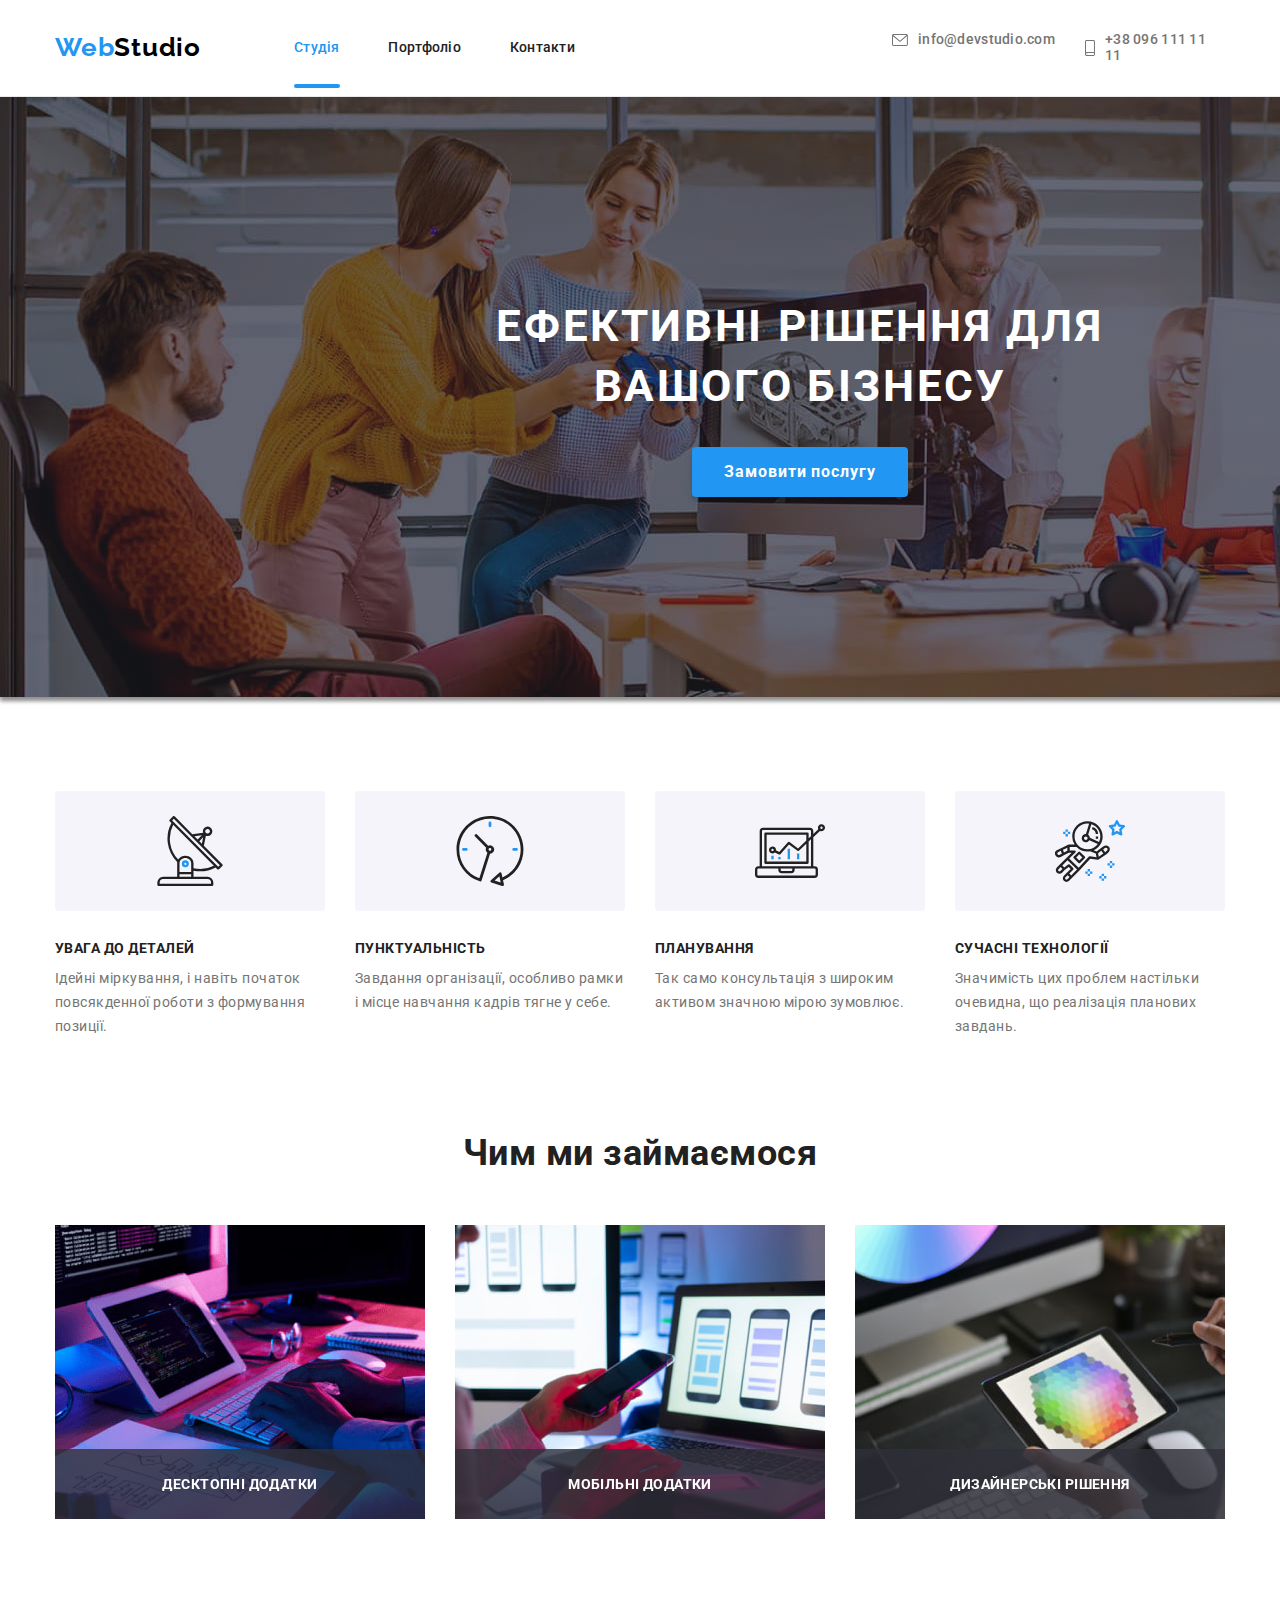
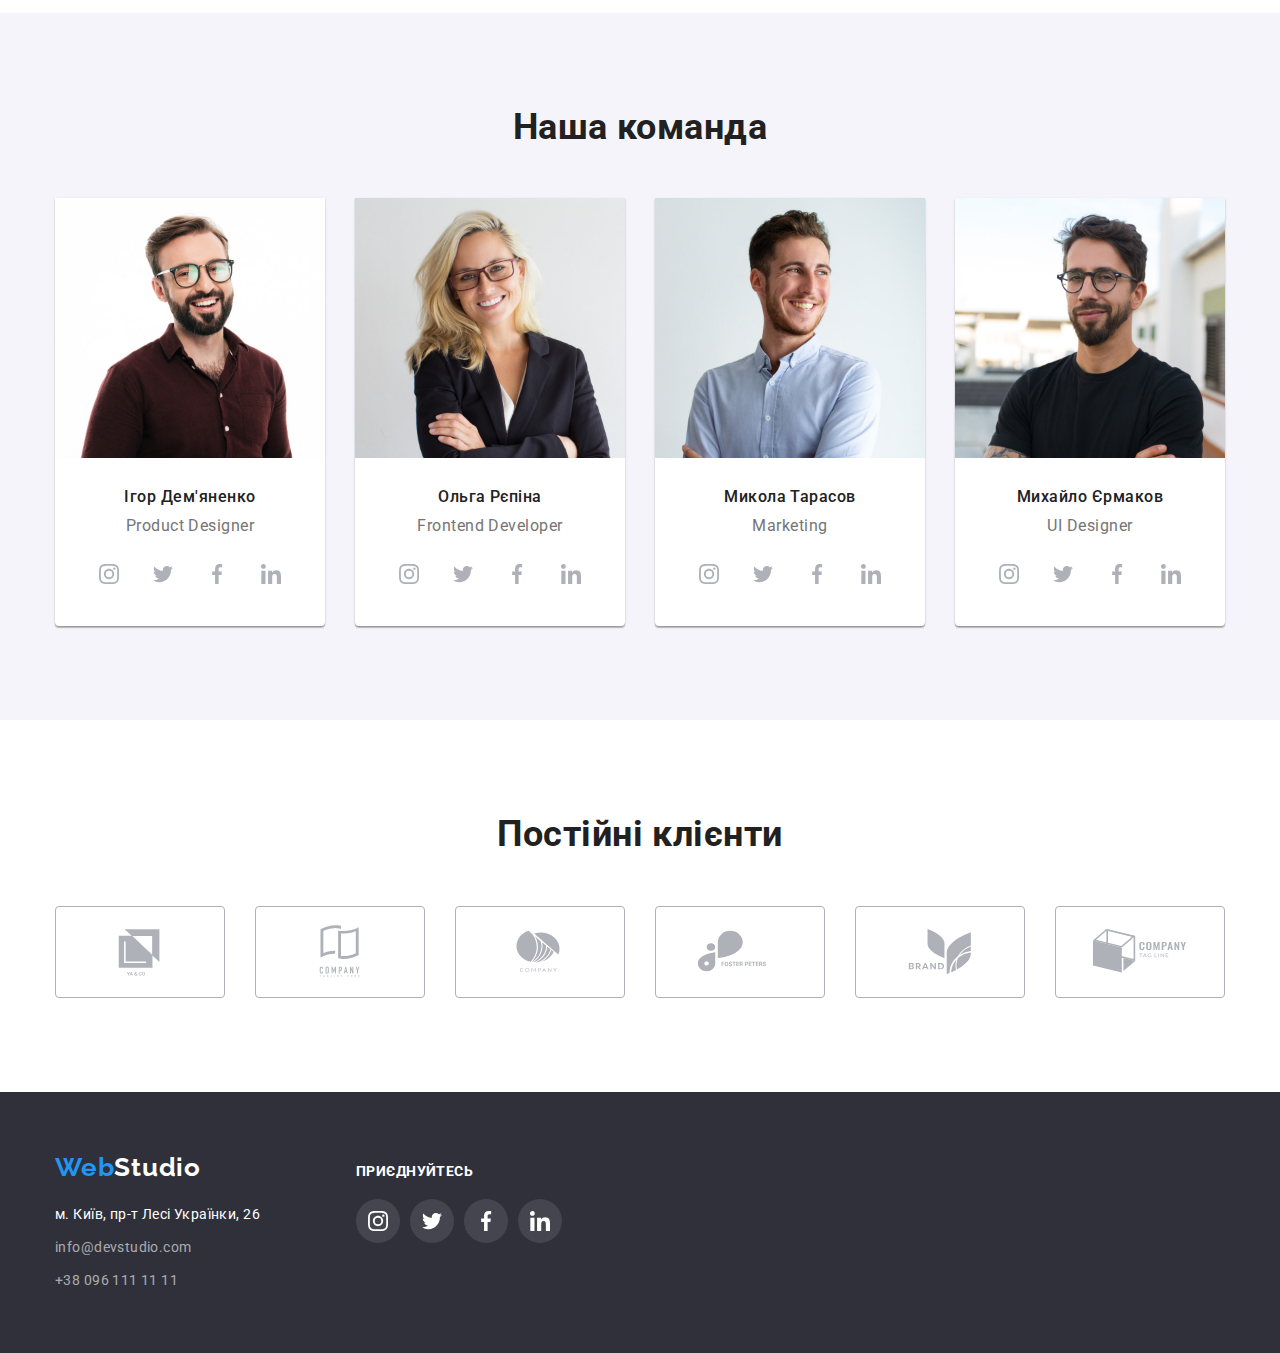
==== index.html @ 520bd74c "Добавляет файлы goit-markup-hw-05" ====
<!DOCTYPE html>
<html lang="uk">
  <head>
    <meta charset="UTF-8" />
    <meta http-equiv="X-UA-Compatible" content="IE=edge" />
    <meta name="viewport" content="width=device-width, initial-scale=1.0" />
    <title>WebStudio</title>
    <link
      href="https://fonts.googleapis.com/css2?family=Raleway:wght@700&family=Roboto:wght@400;500;700;900&display=swap"
      rel="stylesheet"
    />
    <link
      rel="stylesheet"
      href="https://cdnjs.cloudflare.com/ajax/libs/modern-normalize/1.1.0/modern-normalize.min.css"
    />
    <link rel="stylesheet" href="./css/styles.css" />
  </head>
  <body>
    <!--Шапка страницы-->
    <header>
      <div class="container header">
        <nav class="nav">
          <a href="./index.html" class="logo"><span class="logo-web">Web</span>Studio</a>
          <ul class="site-nav list">
            <li><a href="./index.html" class="link-nav current">Студія</a></li>
            <li><a href="./portfolio.html" class="link-nav">Портфоліо</a></li>
            <li><a href="" class="link-nav">Контакти</a></li>
          </ul>
        </nav>
        <ul class="contacts list">
          <li class="item-contact">
            <a href="mailto:info@devstudio.com" class="link-contacts"
              ><svg class="icon-envelope" width="16px" height="12px">
                <use href="./images/iconc.svg#icon-envelope"></use></svg
              ><span>info@devstudio.com</span></a
            >
          </li>
          <li class="item-contact">
            <a href="tel:+380961111111" class="link-contacts"
              ><svg class="icon-smartphone" width="10px" height="16px">
                <use href="./images/iconc.svg#icon-smartphone"></use></svg
              ><span>+38 096 111 11 11</span></a
            >
          </li>
        </ul>
      </div>
    </header>
    <main>
      <!--1 Заказ услуг-->
      <section class="section section-one">
        <h1 class="main-title">Ефективні рішення для вашого бізнесу</h1>
        <button type="button" class="main-button" data-modal-open>Замовити послугу</button>
        <div class="backdrop is-hidden" data-modal>
          <div class="modal">
            <button type="button" class="close-button" data-modal-close>
              <svg class="icon-close" width="11px" height="11px">
                <use href="./images/iconc.svg#icon-close"></use>
              </svg>
            </button>
          </div>
        </div>
      </section>
      <!--2 Особенности студии-->
      <section class="section section-two">
        <div class="container">
          <h2 class="visually-hidden">Особливості студії</h2>
          <ul class="feature list">
            <li class="item item-feature">
              <div class="bg-icon">
                <svg class="icon-antenna" width="70px" height="70px">
                  <use href="./images/iconc.svg#icon-antenna"></use>
                </svg>
              </div>
              <h3 class="subtitle-two">Увага до деталей</h3>
              <p class="text text-two">
                Ідейні міркування, і навіть початок повсякденної роботи з формування позиції.
              </p>
            </li>
            <li class="item item-feature">
              <div class="bg-icon">
                <svg class="icon-clock" width="70px" height="70px">
                  <use href="./images/iconc.svg#icon-clock"></use>
                </svg>
              </div>
              <h3 class="subtitle-two">Пунктуальність</h3>
              <p class="text text-two">
                Завдання організації, особливо рамки і місце навчання кадрів тягне у себе.
              </p>
            </li>
            <li class="item item-feature">
              <div class="bg-icon">
                <svg class="icon-diagram" width="70px" height="70px">
                  <use href="./images/iconc.svg#icon-diagram"></use>
                </svg>
              </div>
              <h3 class="subtitle-two">Планування</h3>
              <p class="text text-two">
                Так само консультація з широким активом значною мірою зумовлює.
              </p>
            </li>
            <li class="item item-feature">
              <div class="bg-icon">
                <svg class="icon-astronaut" width="70px" height="70px">
                  <use href="./images/iconc.svg#icon-astronaut"></use>
                </svg>
              </div>
              <h3 class="subtitle-two">Сучасні технології</h3>
              <p class="text text-two">
                Значимість цих проблем настільки очевидна, що реалізація планових завдань.
              </p>
            </li>
          </ul>
        </div>
      </section>
      <!--3 Чем мы занимаемся-->
      <section class="section section-three">
        <div class="container">
          <h2 class="title-section">Чим ми займаємося</h2>
          <ul class="work list">
            <li class="item">
              <div class="work-card">
                <img src="./images/work-example-first.jpg" alt="Програмування" width="370" />
                <div class="work-description"><p class="work-name">Десктопні додатки</p></div>
              </div>
            </li>
            <li class="item">
              <div class="work-card">
                <img src="./images/work-example-second.jpg" alt="Вибір макета" width="370" />
                <div class="work-description"><p class="work-name">Мобільні додатки</p></div>
              </div>
            </li>
            <li class="item">
              <div class="work-card">
                <img src="./images/work-example-third.jpg" alt="Вибір кольору" width="370" />
                <div class="work-description"><p class="work-name">Дизайнерські рішення</p></div>
              </div>
            </li>
          </ul>
        </div>
      </section>
      <!--4 Наша команда-->
      <section class="section section-four">
        <div class="container">
          <h2 class="title-section">Наша команда</h2>
          <ul class="team list">
            <li class="item item-social">
              <img src="./images/team-photo-one.jpg" alt="Фото співробітника" width="270" />
              <div class="team-photo">
                <h3 class="subtitle-four">Ігор Дем'яненко</h3>
                <p class="text text-four">Product Designer</p>
              </div>
              <ul class="group-social list">
                <li class="item">
                  <a
                    href="https://www.instagram.com/"
                    class="link-social"
                    target="_blank"
                    rel="noopener noreferrer"
                  >
                    <svg class="icon" width="20px" height="20px">
                      <use href="./images/iconc.svg#icon-instagram"></use>
                    </svg>
                  </a>
                </li>
                <li class="item">
                  <a
                    href="https://twitter.com/"
                    class="link-social"
                    target="_blank"
                    rel="noopener noreferrer"
                  >
                    <svg class="icon" width="20px" height="20px">
                      <use href="./images/iconc.svg#icon-twitter"></use>
                    </svg>
                  </a>
                </li>
                <li class="item">
                  <a
                    href="https://www.facebook.com/"
                    class="link-social"
                    target="_blank"
                    rel="noopener noreferrer"
                  >
                    <svg class="icon" width="20px" height="20px">
                      <use href="./images/iconc.svg#icon-facebook"></use>
                    </svg>
                  </a>
                </li>
                <li class="item">
                  <a
                    href="https://www.linkedin.com/"
                    class="link-social"
                    target="_blank"
                    rel="noopener noreferrer"
                  >
                    <svg class="icon" width="20px" height="20px">
                      <use href="./images/iconc.svg#icon-linkedin"></use>
                    </svg>
                  </a>
                </li>
              </ul>
            </li>
            <li class="item item-social">
              <img src="./images/team-photo-two.jpg" alt="Фото співробітника" width="270" />
              <div class="team-photo">
                <h3 class="subtitle-four">Ольга Рєпіна</h3>
                <p class="text text-four">Frontend Developer</p>
              </div>
              <ul class="group-social list">
                <li class="item">
                  <a
                    href="https://www.instagram.com/"
                    class="link-social"
                    target="_blank"
                    rel="noopener noreferrer"
                  >
                    <svg class="icon" width="20px" height="20px">
                      <use href="./images/iconc.svg#icon-instagram"></use>
                    </svg>
                  </a>
                </li>
                <li class="item">
                  <a
                    href="https://twitter.com/"
                    class="link-social"
                    target="_blank"
                    rel="noopener noreferrer"
                  >
                    <svg class="icon" width="20px" height="20px">
                      <use href="./images/iconc.svg#icon-twitter"></use>
                    </svg>
                  </a>
                </li>
                <li class="item">
                  <a
                    href="https://www.facebook.com/"
                    class="link-social"
                    target="_blank"
                    rel="noopener noreferrer"
                  >
                    <svg class="icon" width="20px" height="20px">
                      <use href="./images/iconc.svg#icon-facebook"></use>
                    </svg>
                  </a>
                </li>
                <li class="item">
                  <a
                    href="https://www.linkedin.com/"
                    class="link-social"
                    target="_blank"
                    rel="noopener noreferrer"
                  >
                    <svg class="icon" width="20px" height="20px">
                      <use href="./images/iconc.svg#icon-linkedin"></use>
                    </svg>
                  </a>
                </li>
              </ul>
            </li>
            <li class="item item-social">
              <img src="./images/team-photo-three.jpg" alt="Фото співробітника" width="270" />
              <div class="team-photo">
                <h3 class="subtitle-four">Микола Тарасов</h3>
                <p class="text text-four">Marketing</p>
              </div>
              <ul class="group-social list">
                <li class="item">
                  <a
                    href="https://www.instagram.com/"
                    class="link-social"
                    target="_blank"
                    rel="noopener noreferrer"
                  >
                    <svg class="icon" width="20px" height="20px">
                      <use href="./images/iconc.svg#icon-instagram"></use>
                    </svg>
                  </a>
                </li>
                <li class="item">
                  <a
                    href="https://twitter.com/"
                    class="link-social"
                    target="_blank"
                    rel="noopener noreferrer"
                  >
                    <svg class="icon" width="20px" height="20px">
                      <use href="./images/iconc.svg#icon-twitter"></use>
                    </svg>
                  </a>
                </li>
                <li class="item">
                  <a
                    href="https://www.facebook.com/"
                    class="link-social"
                    target="_blank"
                    rel="noopener noreferrer"
                  >
                    <svg class="icon" width="20px" height="20px">
                      <use href="./images/iconc.svg#icon-facebook"></use>
                    </svg>
                  </a>
                </li>
                <li class="item">
                  <a
                    href="https://www.linkedin.com/"
                    class="link-social"
                    target="_blank"
                    rel="noopener noreferrer"
                  >
                    <svg class="icon" width="20px" height="20px">
                      <use href="./images/iconc.svg#icon-linkedin"></use>
                    </svg>
                  </a>
                </li>
              </ul>
            </li>
            <li class="item item-social">
              <img src="./images/team-photo-four.jpg" alt="Фото співробітника" width="270" />
              <div class="team-photo">
                <h3 class="subtitle-four">Михайло Єрмаков</h3>
                <p class="text text-four">UI Designer</p>
              </div>
              <ul class="group-social list">
                <li class="item">
                  <a
                    href="https://www.instagram.com/"
                    class="link-social"
                    target="_blank"
                    rel="noopener noreferrer"
                  >
                    <svg class="icon" width="20px" height="20px">
                      <use href="./images/iconc.svg#icon-instagram"></use>
                    </svg>
                  </a>
                </li>
                <li class="item">
                  <a
                    href="https://twitter.com/"
                    class="link-social"
                    target="_blank"
                    rel="noopener noreferrer"
                  >
                    <svg class="icon" width="20px" height="20px">
                      <use href="./images/iconc.svg#icon-twitter"></use>
                    </svg>
                  </a>
                </li>
                <li class="item">
                  <a
                    href="https://www.facebook.com/"
                    class="link-social"
                    target="_blank"
                    rel="noopener noreferrer"
                  >
                    <svg class="icon" width="20px" height="20px">
                      <use href="./images/iconc.svg#icon-facebook"></use>
                    </svg>
                  </a>
                </li>
                <li class="item">
                  <a
                    href="https://www.linkedin.com/"
                    class="link-social"
                    target="_blank"
                    rel="noopener noreferrer"
                  >
                    <svg class="icon" width="20px" height="20px">
                      <use href="./images/iconc.svg#icon-linkedin"></use>
                    </svg>
                  </a>
                </li>
              </ul>
            </li>
          </ul>
        </div>
      </section>
      <!--5 - Постоянные клиенты-->
      <section class="section section-five">
        <div class="container">
          <h2 class="title-section">Постійні клієнти</h2>
          <ul class="list list-clients">
            <li class="item item-clients">
              <a href="" class="link-clients" target="_blank" rel="noopener noreferrer">
                <svg class="icon-client1" width="106px" height="60px">
                  <use href="./images/iconc.svg#icon-client1"></use>
                </svg>
              </a>
            </li>
            <li class="item item-clients">
              <a href="" class="link-clients" target="_blank" rel="noopener noreferrer">
                <svg class="icon-client2" width="106px" height="60px">
                  <use href="./images/iconc.svg#icon-client2"></use>
                </svg>
              </a>
            </li>
            <li class="item item-clients">
              <a href="" class="link-clients" target="_blank" rel="noopener noreferrer">
                <svg class="icon-client3" width="106px" height="60px">
                  <use href="./images/iconc.svg#icon-client3"></use>
                </svg>
              </a>
            </li>
            <li class="item item-clients">
              <a href="" class="link-clients" target="_blank" rel="noopener noreferrer">
                <svg class="icon-client4" width="106px" height="60px">
                  <use href="./images/iconc.svg#icon-client4"></use>
                </svg>
              </a>
            </li>
            <li class="item item-clients">
              <a href="" class="link-clients" target="_blank" rel="noopener noreferrer">
                <svg class="icon-client5" width="106px" height="60px">
                  <use href="./images/iconc.svg#icon-client5"></use>
                </svg>
              </a>
            </li>
            <li class="item item-clients">
              <a href="" class="link-clients" target="_blank" rel="noopener noreferrer">
                <svg class="icon-client6" width="106px" height="60px">
                  <use href="./images/iconc.svg#icon-client6"></use>
                </svg>
              </a>
            </li>
          </ul>
        </div>
      </section>
    </main>
    <!--Футер-->
    <footer class="footer">
      <div class="container">
        <div class="address-join">
          <div class="logo-address">
            <a href="./index.html" class="logo-footer"><span class="logo-web">Web</span>Studio</a>
            <address>
              <ul class="list">
                <li class="item">
                  <a
                    href="https://goo.gl/maps/CPtrU1FHBa2aNyZL9"
                    target="_blank"
                    rel="noopener noreferrer"
                    class="address"
                    >м. Київ, пр-т Лесі Українки, 26
                  </a>
                </li>
                <li class="item item-mail">
                  <a href="mailto:info@devstudio.com" class="mail">info@devstudio.com</a>
                </li>
                <li class="item">
                  <a href="tel:+380961111111" class="tel">+38 096 111 11 11</a>
                </li>
              </ul>
            </address>
          </div>
          <div class="join-social">
            <p class="text-footer">приєднуйтесь</p>
            <ul class="social-footer list">
              <li class="item">
                <a
                  href="https://www.instagram.com/"
                  class="link-social-footer"
                  target="_blank"
                  rel="noopener noreferrer"
                >
                  <svg class="icon" width="20px" height="20px">
                    <use href="./images/iconc.svg#icon-instagram"></use>
                  </svg>
                </a>
              </li>
              <li class="item">
                <a
                  href="https://twitter.com/"
                  class="link-social-footer"
                  target="_blank"
                  rel="noopener noreferrer"
                >
                  <svg class="icon" width="20px" height="20px">
                    <use href="./images/iconc.svg#icon-twitter"></use>
                  </svg>
                </a>
              </li>
              <li class="item">
                <a
                  href="https://www.facebook.com/"
                  class="link-social-footer"
                  target="_blank"
                  rel="noopener noreferrer"
                >
                  <svg class="icon" width="20px" height="20px">
                    <use href="./images/iconc.svg#icon-facebook"></use>
                  </svg>
                </a>
              </li>
              <li class="item">
                <a
                  href="https://www.linkedin.com/"
                  class="link-social-footer"
                  target="_blank"
                  rel="noopener noreferrer"
                >
                  <svg class="icon" width="20px" height="20px">
                    <use href="./images/iconc.svg#icon-linkedin"></use>
                  </svg>
                </a>
              </li>
            </ul>
          </div>
        </div>
      </div>
    </footer>
    <script src="./js/modal.js"></script>
  </body>
</html>
---- css/styles.css ----
/* -----------------Основной шрифт и цвет текста, общие секционные стили--------------------- */
:root {
  --main-text-color: #212121;
  --header-background-color: #FFFFFF;
  --first-background-color: #2F303A;
  --second-background-color: #F5F4FA;
  --hoverfocus-color: #2196F3;
  --text-color: #FFFFFF;
}

html {
  box-sizing: border-box;
}

*, *::before, *::after {
  box-sizing: inherit;
}

body {
  font-family: 'Roboto', sans-serif;
  letter-spacing: 0.03em;

  color: var(--main-text-color);
}

.container {
  width: 1200px;
  padding-left: 15px;
  padding-right: 15px;
  margin-left: auto;
  margin-right: auto;
}

.section {
  padding-top: 94px;
}

.list {
  list-style: none;

  margin: 0;
  padding: 0;
}

h1, h2, h3, p {
  margin: 0;
  padding: 0;
}

li > h3, li > p {
  margin: 0;
}

div > h2, div > h3, div > p {
  margin: 0;
}

img {
  display: block;
}

.visually-hidden {
  position: absolute;
  white-space: nowrap;
  width: 1px;
  height: 1px;
  overflow: hidden;
  border: 0;
  padding: 0;
  clip: rect(0 0 0 0);
  clip-path: inset(50%);
  margin: -1px;
}

.title-section {
  font-weight: 700;
  font-size: 36px;
  line-height: 1.16;
  text-align: center;
}

.text {
  font-weight: 400;
  color: #757575;
}

/* ----------------------Оформление шапки сайта - общая для всех!------------------------ */
.header {
  background-color: var(--header-background-color);
}

header {
  border-bottom: 1px solid #ECECEC;
}

.nav {
  display: flex;
  align-items: center;
}

.site-nav {
  display: flex;
  width: 281px;
  justify-content: space-between;
  margin-left: 93px;
  padding-left: 0;
}

.contacts {
  display: flex;
  width: 333px;
  justify-content: space-between;
  margin-left: auto;
  padding-left: 0;
}

.header {
  display: flex;
  align-items: center;
}

.logo {
  font-family: 'Raleway';
  font-weight: 700;
  font-size: 26px;
  line-height: 1.19;
  letter-spacing: 0.03em;
  color: #000000;
  text-decoration: none;
}

.logo-web {
  color: #2196F3;
}

.link-nav {
  position: relative;

  font-weight: 500;
  font-size: 14px;
  line-height: 1.14;
  letter-spacing: 0.02em;
  color: var(--main-text-color);
  text-decoration: none;

  display: block;
  padding-top: 32px;
  padding-bottom: 32px;

  transition: color 250ms cubic-bezier(0.4, 0, 0.2, 1);
}

.current::after {
  position: absolute;

  content: '';
  display: block;
  width: 100%;
  height: 4px;
  background: #2196F3;
  border-radius: 2px;
  bottom: 0;
  opacity: 1;
}


.link-nav:hover,
.link-nav:focus {
  color: var(--hoverfocus-color);
}

.link-contacts {
  display: flex;
  align-items: center;
  padding-top: 32px;
  padding-bottom: 32px;

  font-weight: 500;
  font-size: 14px;
  line-height: 1.14;
  letter-spacing: 0.02em;
  color: #757575;
  text-decoration: none;

  transition: fill 250ms cubic-bezier(0.4, 0, 0.2, 1), color 250ms cubic-bezier(0.4, 0, 0.2, 1);
}

.link-contacts:hover,
.link-contacts:focus {
  fill: var(--hoverfocus-color);
  color: var(--hoverfocus-color);
}

.current {
  color: #2196F3;
}

.icon-envelope {
  margin-right: 10px;

  fill: currentColor;
}

.icon-smartphone {
  margin-right: 10px;

  fill: currentColor;
}

.item-contact:not(:last-child) {
  margin-right: 30px;
}

/* -------------------------Заказ услуг - главный заголовок------------------------------- */
.section-one {
  width: 1600px;
  height: 600px;
  text-align: center;
  padding-top: 200px;
  padding-bottom: 200px;
  margin-left: auto;
  margin-right: auto;

  background-color:#C4C4C4;
  background-image: linear-gradient(to right, rgba(47, 48, 58, 0.4),
      rgba(47, 48, 58, 0.4)),
      url(../images/bg-img.jpg);
  background-repeat: no-repeat;
  background-position: center;
  box-shadow: 0px 4px 4px rgba(0, 0, 0, 0.25), 0px 4px 4px rgba(0, 0, 0, 0.25);
}

main > .section-one {
  margin-top: 0;
}

.main-title {
  width: 696px;
  margin-bottom: 30px;
  margin-top: 0;
  margin-right: auto;
  margin-left: auto;

  font-size: 44px;
  line-height: 1.36;
  letter-spacing: 0.06em;
  text-transform: uppercase;
  color: var(--text-color);
}

.main-button {
  padding: 10px 32px;
  display: inline-block;

  background-color:#2196F3;
  color: #FFFFFF;
  font-weight: 700;
  font-size: 16px;
  line-height: 1.88;
  text-align: center;
  letter-spacing: 0.06em;
  font-family: inherit;
  cursor: pointer;
  border: 0;
  border-radius: 4px;
  box-shadow: 0px 4px 4px rgba(0, 0, 0, 0.15);
  
  transition: background-color 250ms cubic-bezier(0.4, 0, 0.2, 1);
}

.main-button:hover,
.main-button:focus {
  background-color:#188CE8;
}

.backdrop {
  position: fixed;
  top: 0;
  left: 0;

  width: 100%;
  height: 100%;

  background-color:rgba(0, 0, 0, 0.2);
  opacity: 1;
  transition: opacity 250ms;
}

.backdrop.is-hidden {
  opacity: 0;
  pointer-events: none;
  visibility: visible;
}

.modal {
  position: absolute;
  top: 50%;
  left: 50%;
  transform: translate(-50%, -50%);
    
  width: 528px;
  height: 581px;

  background-color:#FFFFFF;
  box-shadow: 0px 1px 3px rgba(0, 0, 0, 0.12), 0px 1px 1px rgba(0, 0, 0, 0.14), 0px 2px 1px rgba(0, 0, 0, 0.2);
  border-radius: 4px;

  transition: transform 250ms;
}

.close-button {
  position: absolute;
  top: 8px;
  right: 8px;

  width: 30px;
  height: 30px;

  background-color:#FFFFFF;
  border: 1px solid rgba(0, 0, 0, 0.1);
  border-radius: 50%  ;
  display: flex;
  justify-content: center;
  align-items: center;
  cursor: pointer;
}

/* -------------------------------Особенности студии------------------------------------ */
.feature {
  display: flex;
}

.feature>.item {
  width: 270px;
  height: 248px;
}

.feature>.item:not(:last-child) {
  margin-right: 30px;
}

.subtitle-two {
  margin-bottom: 10px;
  margin-top: 30px;

  font-weight: 700;
  font-size: 14px;
  line-height: 1.14;
  text-transform: uppercase;
}

.text-two {
  font-size: 14px;
  line-height: 1.71;
}

.bg-icon {
  background-color:#F5F4FA;
  border-radius: 4px;
  height: 120px;
  display: flex;
  justify-content: center;
  align-items: center;
}

/* ------------------------------------Чем мы занимаемся-------------------------------------- */
.work {
  display: flex;
  margin-top: 50px;
}

.work>.item:not(:last-child) {
  margin-right: 30px;
}

.section-three {
  padding-bottom: 94px;
}

.work-card {
  position: relative;
}

.work-description {
  position: absolute;
  bottom: 0;

  display: flex;
  width: 100%;
  height: 70px;
  align-items: center;
  justify-content: center;
  background: rgba(47, 48, 58, 0.8);
}

.work-name {
  font-weight: 700;
  line-height: 16px;
  text-align: center;
  letter-spacing: 0.03em;
  text-transform: uppercase;
  font-size: 14px;
  color: #FFFFFF;
}

/* ---------------------------------------Наша команда---------------------------------------- */
.team {
  display: flex;
  margin-top: 50px;
}

.team>.item:not(:last-child) {
  margin-right: 30px;
}

.team > .item {
  border-radius: 0px 0px 4px 4px;
  box-shadow: 0px 1px 3px rgba(0, 0, 0, 0.12), 0px 1px 1px rgba(0, 0, 0, 0.14), 0px 2px 1px rgba(0, 0, 0, 0.2);
} 

.team-photo {
  padding-top: 30px;
  padding-bottom: 16px;
}

.section-four {
  padding-bottom: 94px;

  background-color: var(--second-background-color);
}

.subtitle-four {
  margin-bottom: 10px;

  font-weight: 500;
  font-size: 16px;
  line-height: 1.18;
  text-align: center;
}

.text-four {
  font-size: 16px;
  line-height: 1.18;
  text-align: center;
}

.link-social {
  display: flex;
  width: 44px;
  height: 44px;

  text-decoration: none;
  border-radius: 50%;
  justify-content: center;
  align-items: center;
  outline: 1px solid #FFFFFF;
  fill:#AFB1B8;

  transition: fill 250ms cubic-bezier(0.4, 0, 0.2, 1), background-color 250ms cubic-bezier(0.4, 0, 0.2, 1);
}

.link-social:hover, .link-social:focus {
  fill:#FFFFFF;
  background-color: var(--hoverfocus-color);
}

.item-social {
  background: #FFFFFF;
}

.group-social {
  width: 206px;
  display: flex;
  margin-left: auto;
  margin-right: auto;
  margin-bottom: 30px;
  justify-content: space-between;
}

/* ----------------------------------Постоянные клиенты-------------------------------------- */
.section-five {
  padding-bottom: 94px;
}

.list-clients {
  display: flex;
  margin-top: 50px;
}

.link-clients {
  width: 170px;
  height: 92px;
  display: flex;
  align-items: center;
  justify-content: center;

  border: 1px solid #AFB1B8;
  border-radius: 4px;
  fill:#AFB1B8;

  transition: fill 250ms cubic-bezier(0.4, 0, 0.2, 1),
    border-color 250ms cubic-bezier(0.4, 0, 0.2, 1);
}

.link-clients:hover, .link-clients:focus {
  fill: var(--hoverfocus-color);
  border-color: var(--hoverfocus-color);
}

.item-clients:not(:last-child) {
  margin-right: 30px;
}

/* -----------------------------Футер - общий для всех!-------------------------------- */
.footer {
  padding-top: 60px;
  padding-bottom: 60px;

  background-color: var(--first-background-color);
}

.logo-footer {
  display: block;

  font-family: 'Raleway';
  font-weight: 700;
  font-size: 26px;
  line-height: 1.19; 
  letter-spacing: 0.03em;
  color: #FFFFFF;
  text-decoration: none;
}

address {
  margin-top: 20px;
}

.address {
  font-style: normal;
  font-weight: 400;
  font-size: 14px;
  line-height: 1.71;
  letter-spacing: 0.03em;
  color: #FFFFFF;
  text-decoration: none;

  transition: color 250ms cubic-bezier(0.4, 0, 0.2, 1);
}

.item-mail {
  margin-top: 9px;
  margin-bottom: 9px;
}

.mail {
  font-style: normal;
  font-weight: 400;
  font-size: 14px;
  line-height: 1.71;
  letter-spacing: 0.03em;
  color: rgba(255, 255, 255, 0.6);
  text-decoration: none;

  transition: color 250ms cubic-bezier(0.4, 0, 0.2, 1);
  }

.tel {
  font-style: normal;
  font-weight: 400;
  font-size: 14px;
  line-height: 1.71;
  letter-spacing: 0.03em;
  color: rgba(255, 255, 255, 0.6);
  text-decoration: none;

  transition: color 250ms cubic-bezier(0.4, 0, 0.2, 1);
}

.address:hover,
.address:focus,
.mail:hover,
.mail:focus,
.tel:hover,
.tel:focus {
  color: var(--hoverfocus-color);
}

.address-join {
  display: flex;
  align-items: baseline;
}

.logo-address:not(:last-child) {
  width: 231px;
  margin-right: 70px;
}

.text-footer {
  margin-bottom: 20px;

  font-weight: 700;
  font-size: 14px;
  line-height: 16px;
  letter-spacing: 0.03em;
  text-transform: uppercase;
  color: #FFFFFF;
}

.social-footer {
  display: flex;
  width: 206px;
  margin-left: auto;
  margin-right: auto;
  justify-content: space-between;
}

.link-social-footer {
  display: flex;
  width: 44px;
  height: 44px;

  text-decoration: none;
  border-radius: 50%;
  justify-content: center;
  align-items: center;
  background-color:rgba(255, 255, 255, 0.1);
  fill:#FFFFFF;

  transition: background-color 250ms cubic-bezier(0.4, 0, 0.2, 1);
}

.link-social-footer:hover, .link-social-footer:focus {
  background-color: var(--hoverfocus-color);
}

/* -----------------------Страница 2 - Портфолио-------------------------------- */
.section-portfolio {
  padding-bottom: 94px;
}

.filter {
  display: flex;
  justify-content: center;
  margin-bottom: 34px;
}

.filter>.item:not(:last-child) {
  margin-right: 8px;
}

.portfolio-list {
  display: flex;
  flex-wrap: wrap;
  gap: 30px;
}

.button {
  display: inline-block;
  padding: 6px 22px;

  background-color:#F5F4FA;
  color: #212121;
  font-weight: 500;
  font-size: 16px;
  line-height: 1.62;
  text-align: center;
  letter-spacing: 0.03em;
  font-family: inherit;
  cursor: pointer;
  border-radius: 4px;
  border: 0;

  transition: background-color 250ms cubic-bezier(0.4, 0, 0.2, 1), color 250ms cubic-bezier(0.4, 0, 0.2, 1), 
    box-shadow 250ms cubic-bezier(0.4, 0, 0.2, 1);
}

.button:hover,
.button:focus {
  background-color: var(--hoverfocus-color);
  color: #FFFFFF;
  box-shadow: 0px 3px 1px rgba(0, 0, 0, 0.1), 0px 1px 2px rgba(0, 0, 0, 0.08), 0px 2px 2px rgba(0, 0, 0, 0.12);
}

.project-name {
  padding: 20px 24px;

  border-left: 1px solid #EEEEEE;
  border-right: 1px solid #EEEEEE;
  border-bottom: 1px solid #EEEEEE;
}

.link-potrfolio {
  position: relative;

  display: block;

  color: #212121;
  text-decoration: none;

  transition: box-shadow 250ms cubic-bezier(0.4, 0, 0.2, 1);
}

.link-potrfolio:hover, .link-potrfolio:focus {
  box-shadow: 0px 1px 1px rgba(0, 0, 0, 0.12), 0px 4px 4px rgba(0, 0, 0, 0.06), 1px 4px 6px rgba(0, 0, 0, 0.16);
}

.subtitle {
  margin-bottom: 4px;

  font-weight: 700;
  font-size: 18px;
  line-height: 2;
  letter-spacing: 0.06em;
  text-decoration: none;
}

.text.portfolio {
  font-size: 16px;
  line-height: 1.88;
}

.img-description {
  position: relative;

  overflow: hidden;
}

.card-description {
  position: absolute;

  width: 100%;
  height: 294px;

  background: rgba(33, 150, 243, 0.9);
  transition: transform 250ms cubic-bezier(0.4, 0, 0.2, 1);
}

.description {
  padding: 63px 24px;

  font-size: 18px;
  line-height: 1.56;
  letter-spacing: 0.03em;
  color:#FFFFFF;
}

.link-potrfolio:hover .card-description {
  transform: translateY(-100%);
}
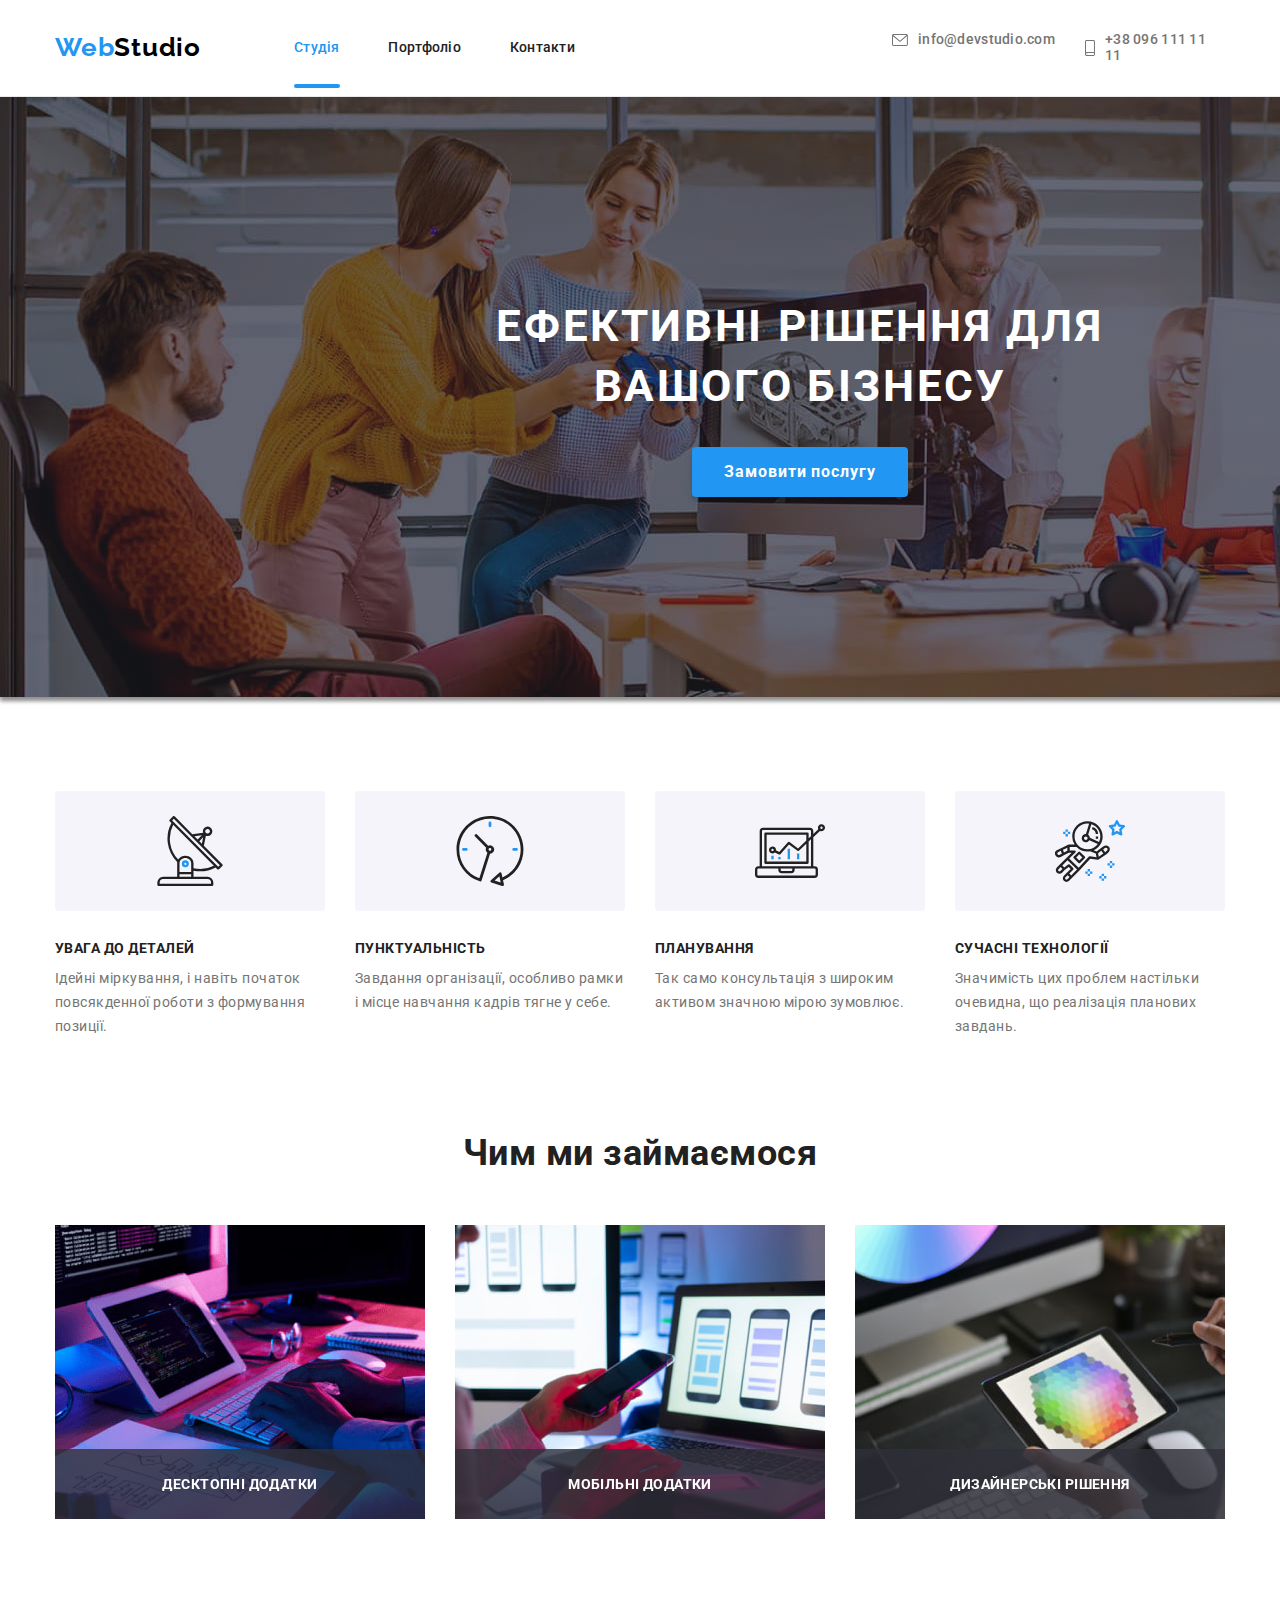
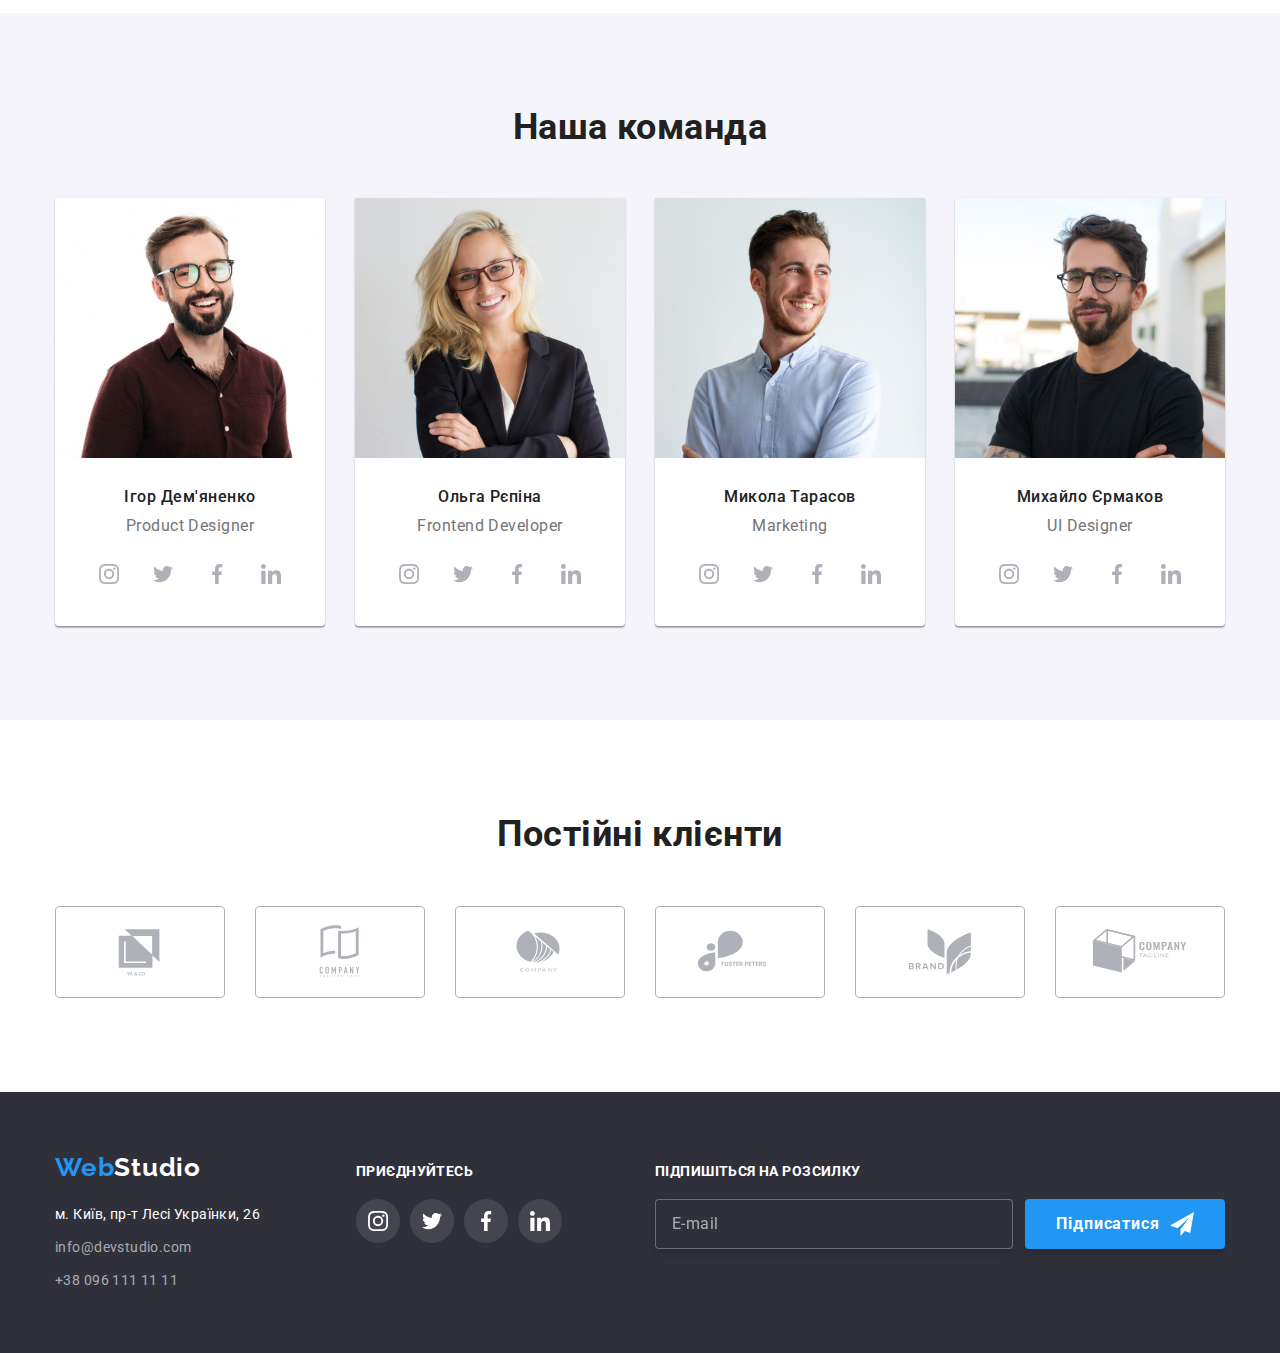
==== commit c339b863: "Добавляет форму в footer и анимацию на все фокусы/ховеры форм" ====
--- a/index.html
+++ b/index.html
@@ -57,6 +57,49 @@
                 <use href="./images/iconc.svg#icon-close"></use>
               </svg>
             </button>
+            <p class="text-modal">Залиште свої дані, ми вам передзвонимо</p>
+            <form class="form">
+              <label class="form-field">
+                <span class="form-label">Ім'я</span>
+                <input type="text" name="name" class="form-input" />
+                <svg class="icon-form" width="18px" height="18px">
+                  <use href="./images/iconc.svg#icon-person-black"></use>
+                </svg>
+              </label>
+              <label class="form-field">
+                <span class="form-label">Телефон</span>
+                <input type="tel" name="phone" class="form-input" />
+                <svg class="icon-form" width="18px" height="18px">
+                  <use href="./images/iconc.svg#icon-phone-black"></use>
+                </svg>
+              </label>
+              <label class="form-field">
+                <span class="form-label">Пошта</span>
+                <input type="email" name="mail" class="form-input" />
+                <svg class="icon-form" width="18px" height="18px">
+                  <use href="./images/iconc.svg#icon-email-black"></use>
+                </svg>
+              </label>
+              <label class="form-field">
+                <span class="form-label">Коментар</span>
+                <textarea
+                  name="comment"
+                  placeholder="Введіть текст"
+                  class="form-textarea"
+                ></textarea>
+              </label>
+              <label class="check-label">
+                <input type="checkbox" name="accept" class="visually-hidden input-check" />
+                <svg class="icon-check" width="16px" height="15px">
+                  <use href="./images/iconc.svg#icon-icon-check"></use>
+                </svg>
+                <span class="check-text"
+                  >Погоджуюся з розсилкою та приймаю
+                  <a href="" class="link check-link">Умови договору</a></span
+                >
+              </label>
+              <button type="submit" class="button-send">Відправити</button>
+            </form>
           </div>
         </div>
       </section>
@@ -504,6 +547,20 @@
               </li>
             </ul>
           </div>
+          <div class="subscribe">
+            <p class="text-footer">Підпишіться на розсилку</p>
+            <form class="form-footer">
+              <input type="text" name="mail-footer" placeholder="E-mail" class="input-footer" />
+              <button type="submit" class="button-footer">
+                <label class="button-subscribe">
+                  <span class="text-subscribe">Підписатися</span>
+                  <svg class="icon" width="24px" height="24px">
+                    <use href="./images/iconc.svg#icon-icon-send"></use>
+                  </svg>
+                </label>
+              </button>
+            </form>
+          </div>
         </div>
       </div>
     </footer>
--- a/css/styles.css
+++ b/css/styles.css
@@ -325,6 +325,181 @@
   cursor: pointer;
 }
 
+.icon-close {
+  fill: #000000;
+
+  transition: fill 250ms cubic-bezier(0.4, 0, 0.2, 1);
+}
+
+.close-button:hover .icon-close {
+  fill: var(--hoverfocus-color);
+}
+
+.close-button:focus .icon-close {
+  fill: var(--hoverfocus-color);
+}
+
+input,
+textarea {
+  outline: none;
+}
+
+.text-modal {
+  margin-top: 40px;
+  margin-left: 40px;
+  margin-right: 40px;
+  margin-bottom: 12px;
+
+  font-weight: 700;
+  font-size: 20px;
+  line-height: 1.15;
+  text-align: center;
+  letter-spacing: 0.03em;
+}
+
+.form {
+  width: 448px;
+  margin-left: 40px;
+  margin-right: 40px;
+}
+
+.form-field {
+  position: relative;
+
+  display: block;
+}
+
+.form-label {
+  display: block;
+  margin-bottom: 4px;
+  text-align: left;
+
+  font-size: 12px;
+  line-height: 1.17;
+  letter-spacing: 0.01em;
+  color: #757575;
+}
+
+.form-input {
+  width: 448px;
+  height: 40px;
+  margin-bottom: 10px;
+  padding-left: 42px;
+
+  border: 1px solid rgba(33, 33, 33, 0.2);
+  border-radius: 4px;
+
+  transition: border-color 250ms cubic-bezier(0.4, 0, 0.2, 1);
+}
+
+.form-textarea {
+  width: 448px;
+  height: 120px;
+  margin-bottom: 20px;
+  padding: 12px 16px;
+  resize: none;
+
+  border: 1px solid rgba(33, 33, 33, 0.2);
+  border-radius: 4px;
+
+  transition: border-color 250ms cubic-bezier(0.4, 0, 0.2, 1);
+}
+
+.form-field ::placeholder {
+  font-size: 12px;
+  line-height: 1.17;
+  letter-spacing: 0.01em;
+  color: rgba(117, 117, 117, 0.5);
+  ;
+}
+
+.icon-form {
+  position: absolute;
+  left: 12px;
+  top: 29px;
+
+  display: block;
+
+  fill: #212121;
+
+  transition: fill 250ms cubic-bezier(0.4, 0, 0.2, 1);
+}
+
+.form-input:focus+.icon-form {
+  fill: var(--hoverfocus-color);
+}
+
+.form-input:focus {
+  border-color: var(--hoverfocus-color);
+}
+
+.form-textarea:focus {
+  border-color: var(--hoverfocus-color);
+}
+
+.check-text {
+  font-size: 14px;
+  line-height: 1.71;
+  letter-spacing: 0.03em;  
+  color: #757575;
+}
+
+.check-link {
+  font-size: 14px;
+  line-height: 1.71;
+  letter-spacing: 0.03em;
+  text-decoration-line: underline;  
+  color: #2196F3;
+}
+
+.check-label {
+  position: relative;
+
+  display: flex;
+  align-items: center;
+  margin-bottom: 30px;
+  margin-left: 12px;
+  text-align: left;
+}
+
+.icon-check {
+  margin-right: 8.38px;
+  border: 2px solid #212121;
+  border-radius: 2px;
+
+  transition: background-color 250ms cubic-bezier(0.4, 0, 0.2, 1), border 250ms cubic-bezier(0.4, 0, 0.2, 1);
+}
+
+.input-check:checked + .icon-check {
+  background-color: var(--hoverfocus-color);
+  border: 2px solid var(--hoverfocus-color);
+}
+
+.button-send {
+  width: 200px;
+  height: 50px;
+
+  background-color: #2196F3;
+  color: #FFFFFF;
+  font-weight: 700;
+  font-size: 16px;
+  line-height: 1.88;
+  text-align: center;
+  letter-spacing: 0.06em;
+  font-family: inherit;
+  cursor: pointer;
+  border: 0;
+  border-radius: 4px;
+  box-shadow: 0px 4px 4px rgba(0, 0, 0, 0.15);
+
+  transition: background-color 250ms cubic-bezier(0.4, 0, 0.2, 1);
+}
+
+.button-send:hover,
+.button-send:focus {
+  background-color: #188CE8;
+}
+
 /* -------------------------------Особенности студии------------------------------------ */
 .feature {
   display: flex;
@@ -633,6 +808,65 @@
   background-color: var(--hoverfocus-color);
 }
 
+.subscribe {
+  margin-left: 93px;
+}
+
+.form-footer {
+  display: flex;
+}
+
+.input-footer {
+  margin-right: 12px;
+  padding-left: 16px;
+  padding-top: 15px;
+  padding-bottom: 15px;
+  width: 358px;
+  height: 50px;
+
+  border: 1px solid rgba(255, 255, 255, 0.3);
+  filter: drop-shadow(0px 4px 4px rgba(0, 0, 0, 0.15));
+  border-radius: 4px;
+  background: #2F303A;
+}
+
+.button-footer {
+  width: 200px;
+  height: 50px;
+  background: #2196F3;
+  box-shadow: 0px 4px 4px rgba(0, 0, 0, 0.15);
+  border-radius: 4px;
+  border: 0;
+}
+
+.form-footer ::placeholder {
+  font-size: 16px;
+  line-height: 1.25;
+  display: flex;
+  align-items: center;
+  letter-spacing: 0.03em;
+  color: rgba(255, 255, 255, 0.6);
+}
+
+.button-subscribe {
+  display: flex;
+  align-items: center;
+  justify-content: center;
+}
+
+.text-subscribe {
+  margin-right: 10px;
+
+  font-weight: 700;
+  font-size: 16px;
+  line-height: 1.88;
+  display: flex;
+  align-items: center;
+  text-align: center;
+  letter-spacing: 0.06em; 
+  color: #FFFFFF;
+}
+
 /* -----------------------Страница 2 - Портфолио-------------------------------- */
 .section-portfolio {
   padding-bottom: 94px;
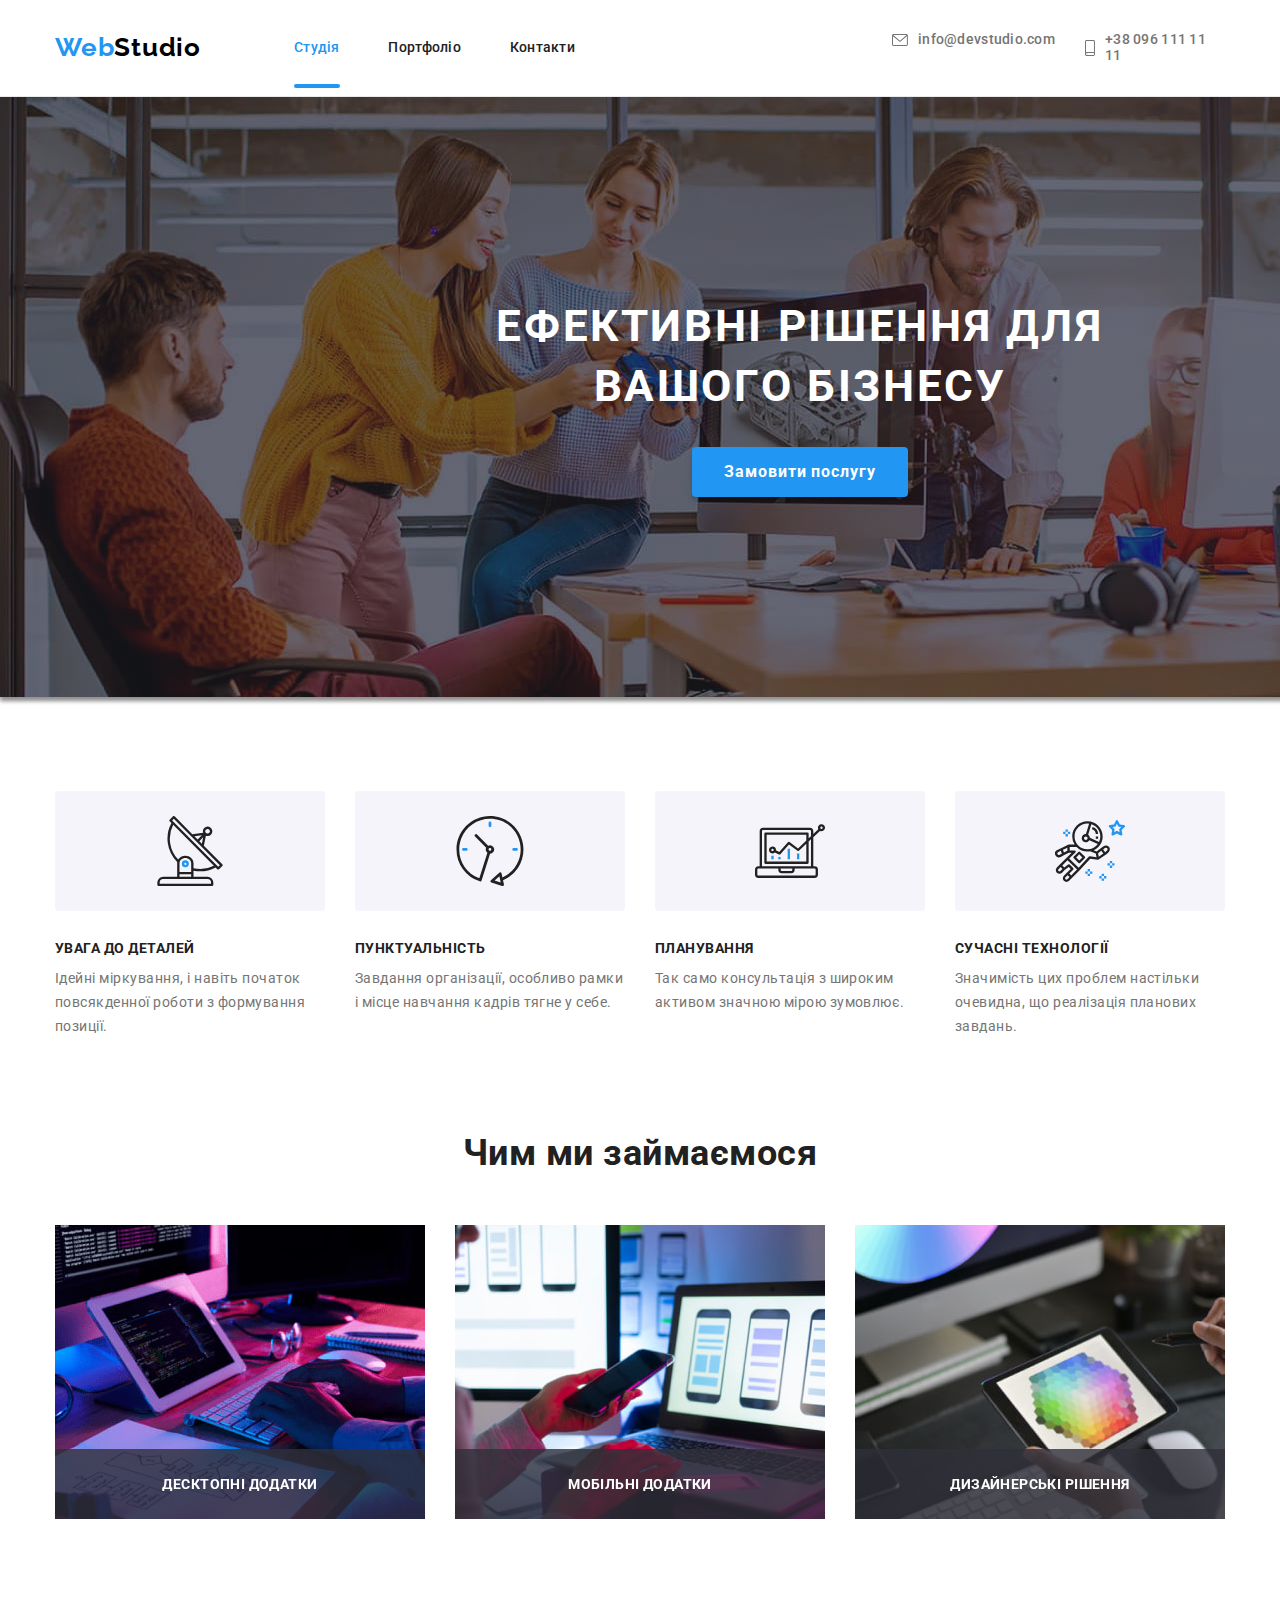
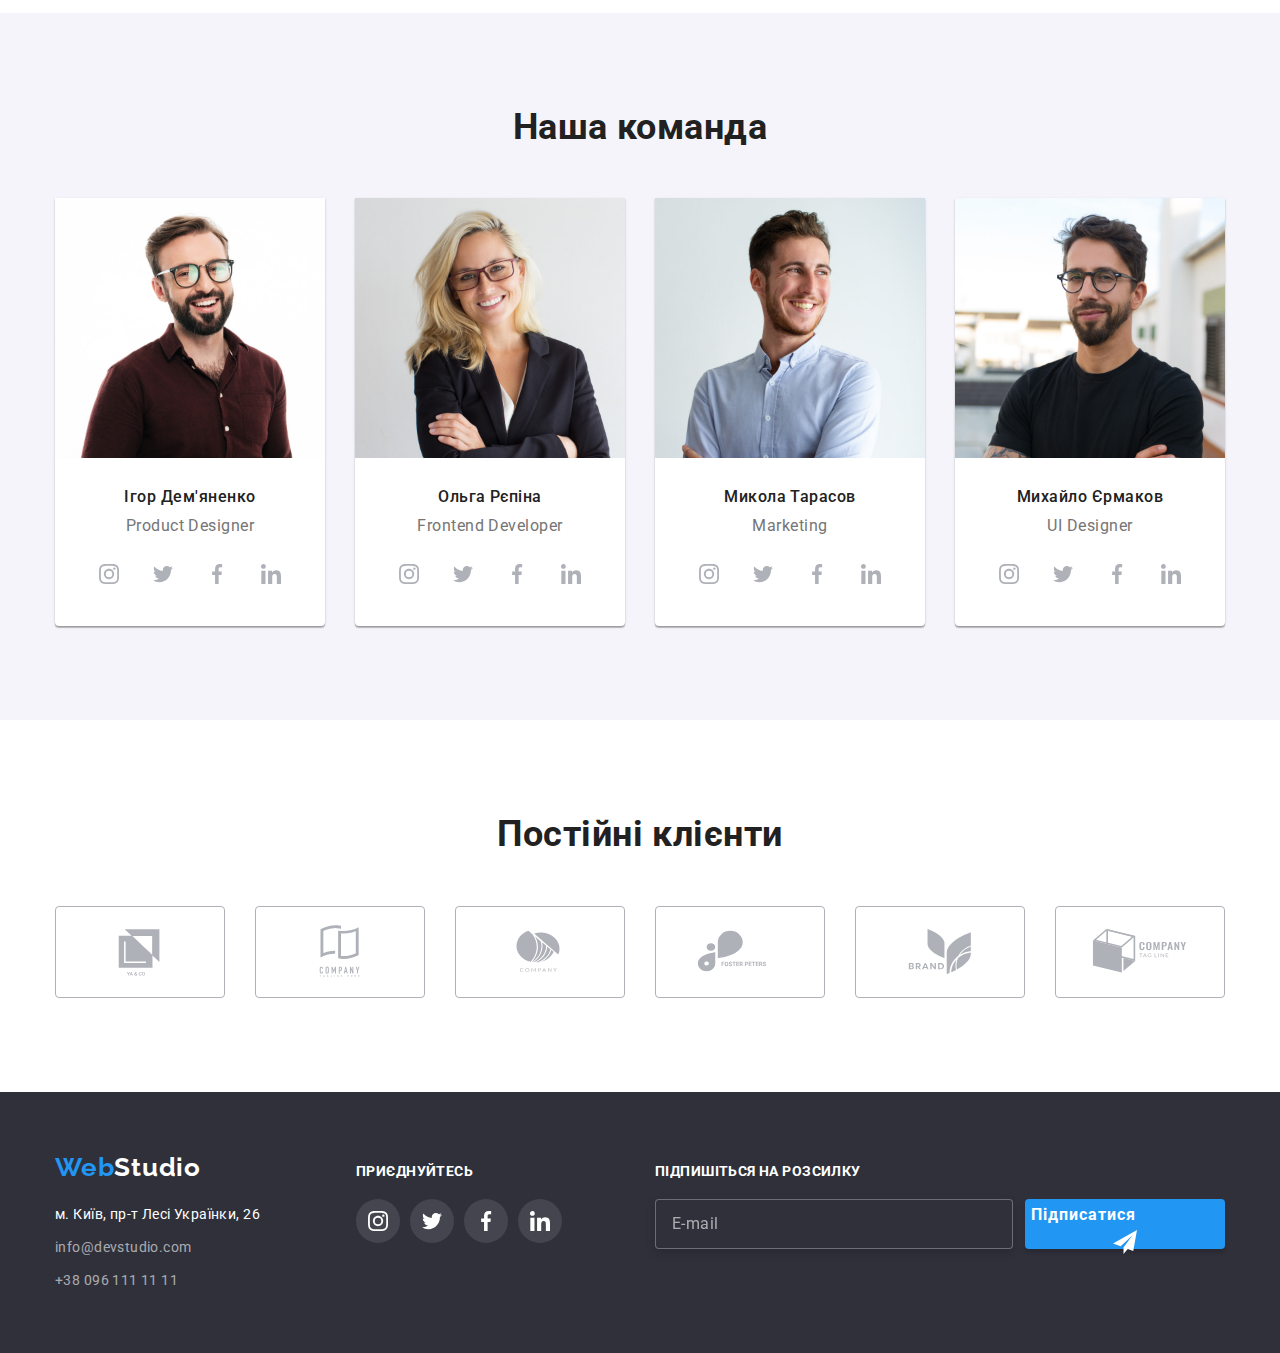
==== commit b3c4d35a: "Исправляет ошибки footer после валидации" ====
--- a/index.html
+++ b/index.html
@@ -550,15 +550,15 @@
           <div class="subscribe">
             <p class="text-footer">Підпишіться на розсилку</p>
             <form class="form-footer">
-              <input type="text" name="mail-footer" placeholder="E-mail" class="input-footer" />
-              <button type="submit" class="button-footer">
-                <label class="button-subscribe">
+              <label class="button-subscribe">
+                <input type="text" name="mail-footer" placeholder="E-mail" class="input-footer" />
+                <button type="submit" class="button-footer">
                   <span class="text-subscribe">Підписатися</span>
                   <svg class="icon" width="24px" height="24px">
                     <use href="./images/iconc.svg#icon-icon-send"></use>
                   </svg>
-                </label>
-              </button>
+                </button>
+              </label>
             </form>
           </div>
         </div>
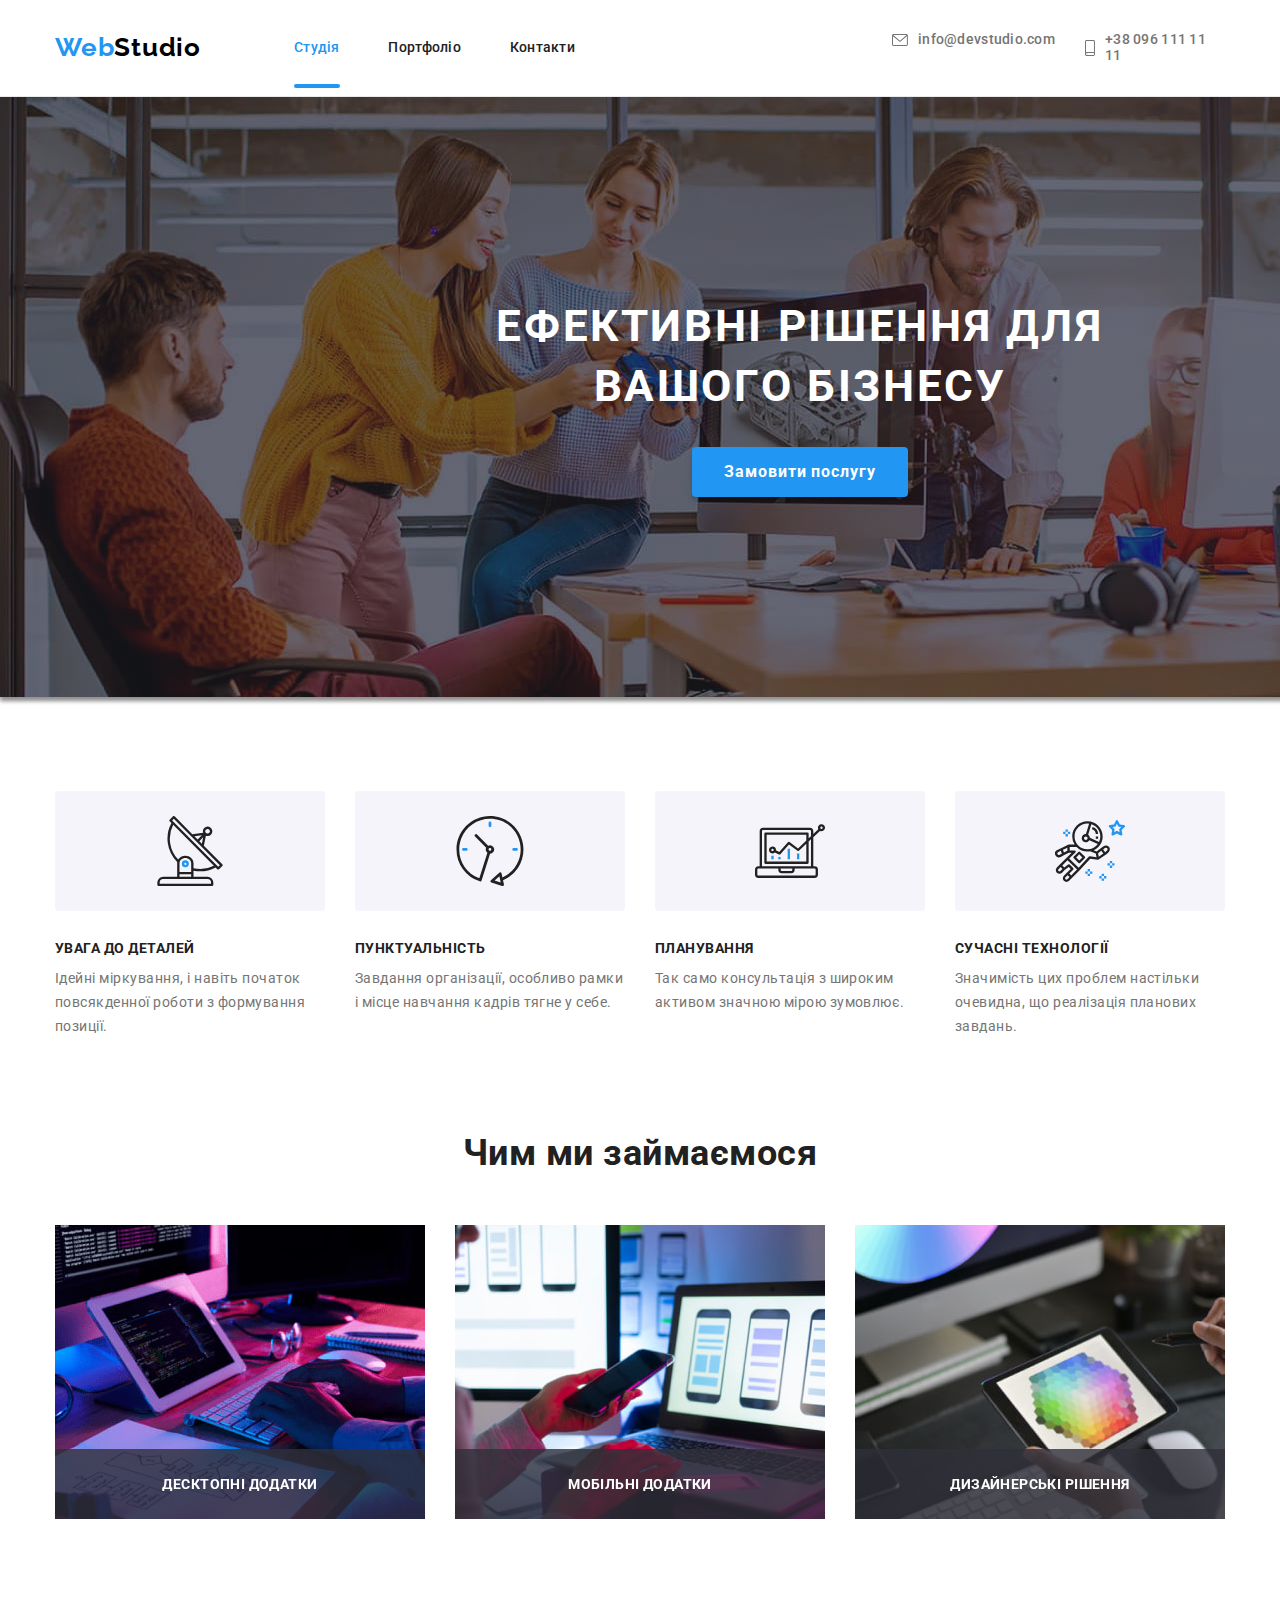
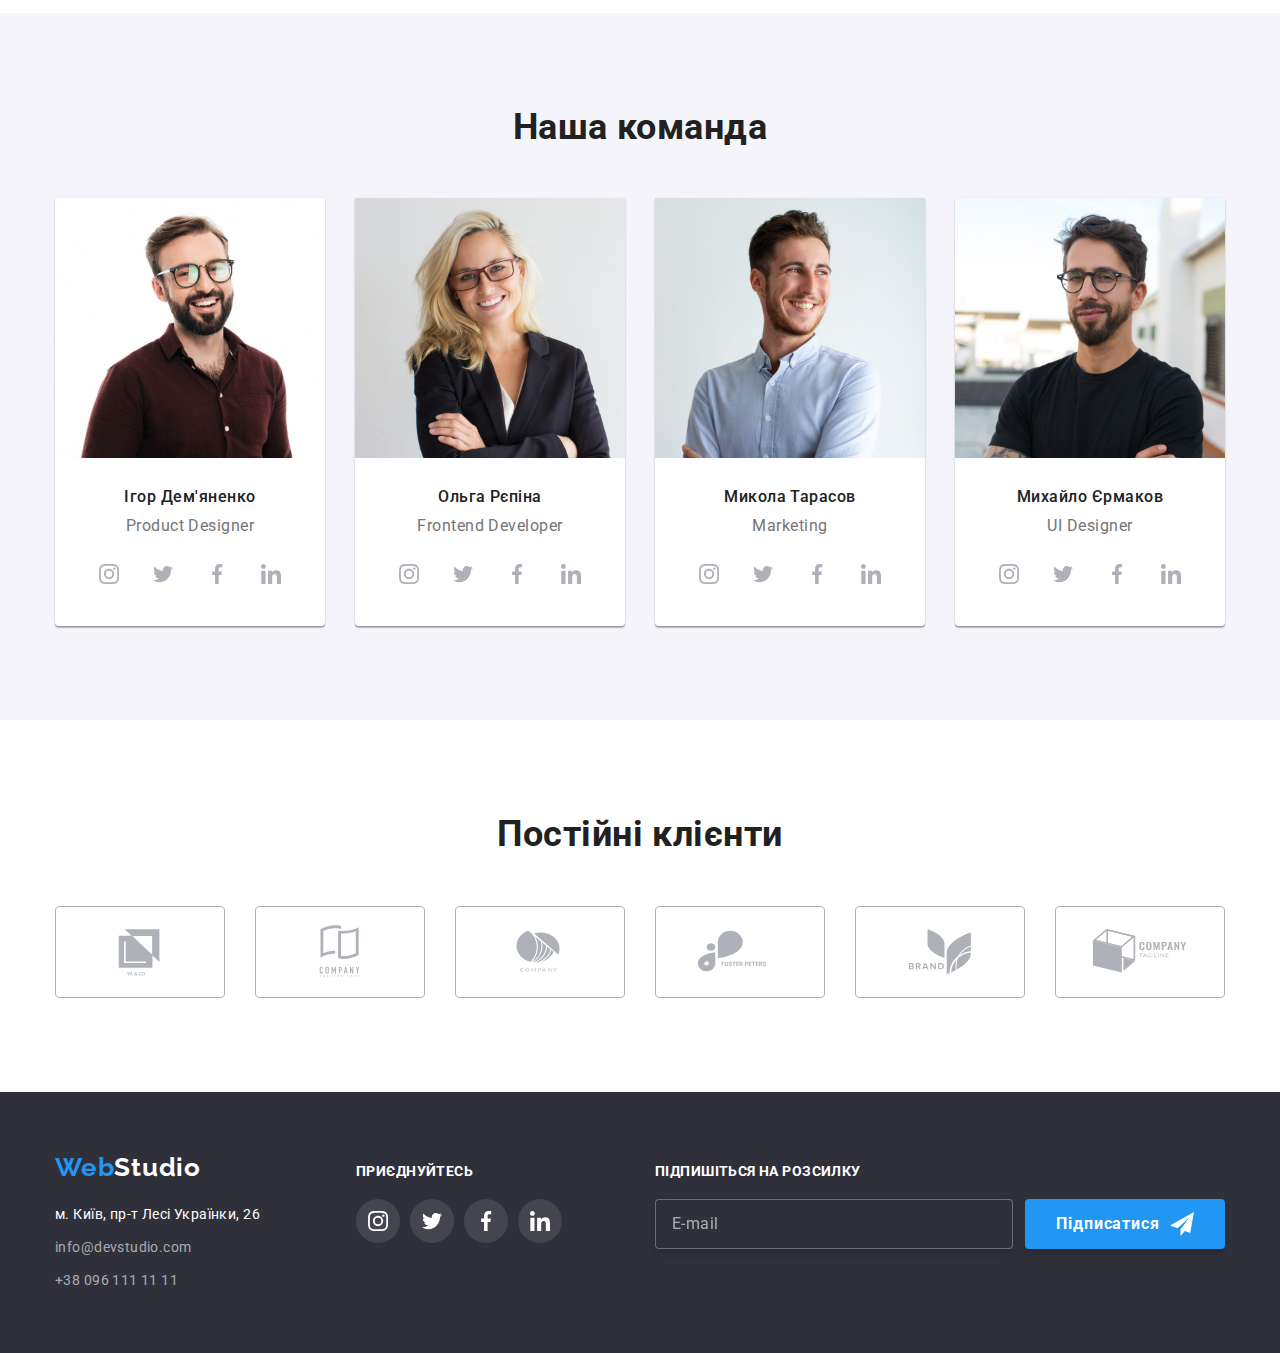
==== commit 45cf3f83: "Исправляет ошибки footer после валидации 2" ====
--- a/index.html
+++ b/index.html
@@ -550,15 +550,15 @@
           <div class="subscribe">
             <p class="text-footer">Підпишіться на розсилку</p>
             <form class="form-footer">
-              <label class="button-subscribe">
+              <label>
                 <input type="text" name="mail-footer" placeholder="E-mail" class="input-footer" />
-                <button type="submit" class="button-footer">
-                  <span class="text-subscribe">Підписатися</span>
-                  <svg class="icon" width="24px" height="24px">
-                    <use href="./images/iconc.svg#icon-icon-send"></use>
-                  </svg>
-                </button>
               </label>
+              <button type="submit" class="button-footer">
+                <span class="text-subscribe">Підписатися</span>
+                <svg class="icon" width="24px" height="24px">
+                  <use href="./images/iconc.svg#icon-icon-send"></use>
+                </svg>
+              </button>
             </form>
           </div>
         </div>
--- a/css/styles.css
+++ b/css/styles.css
@@ -814,6 +814,8 @@
 
 .form-footer {
   display: flex;
+  align-items: center;
+  justify-content: center;
 }
 
 .input-footer {
@@ -831,6 +833,10 @@
 }
 
 .button-footer {
+  display: flex;
+  align-items: center;
+  justify-content: center;
+
   width: 200px;
   height: 50px;
   background: #2196F3;
@@ -840,18 +846,13 @@
 }
 
 .form-footer ::placeholder {
+  display: flex;
+  align-items: center;
+
   font-size: 16px;
   line-height: 1.25;
-  display: flex;
-  align-items: center;
   letter-spacing: 0.03em;
   color: rgba(255, 255, 255, 0.6);
-}
-
-.button-subscribe {
-  display: flex;
-  align-items: center;
-  justify-content: center;
 }
 
 .text-subscribe {
